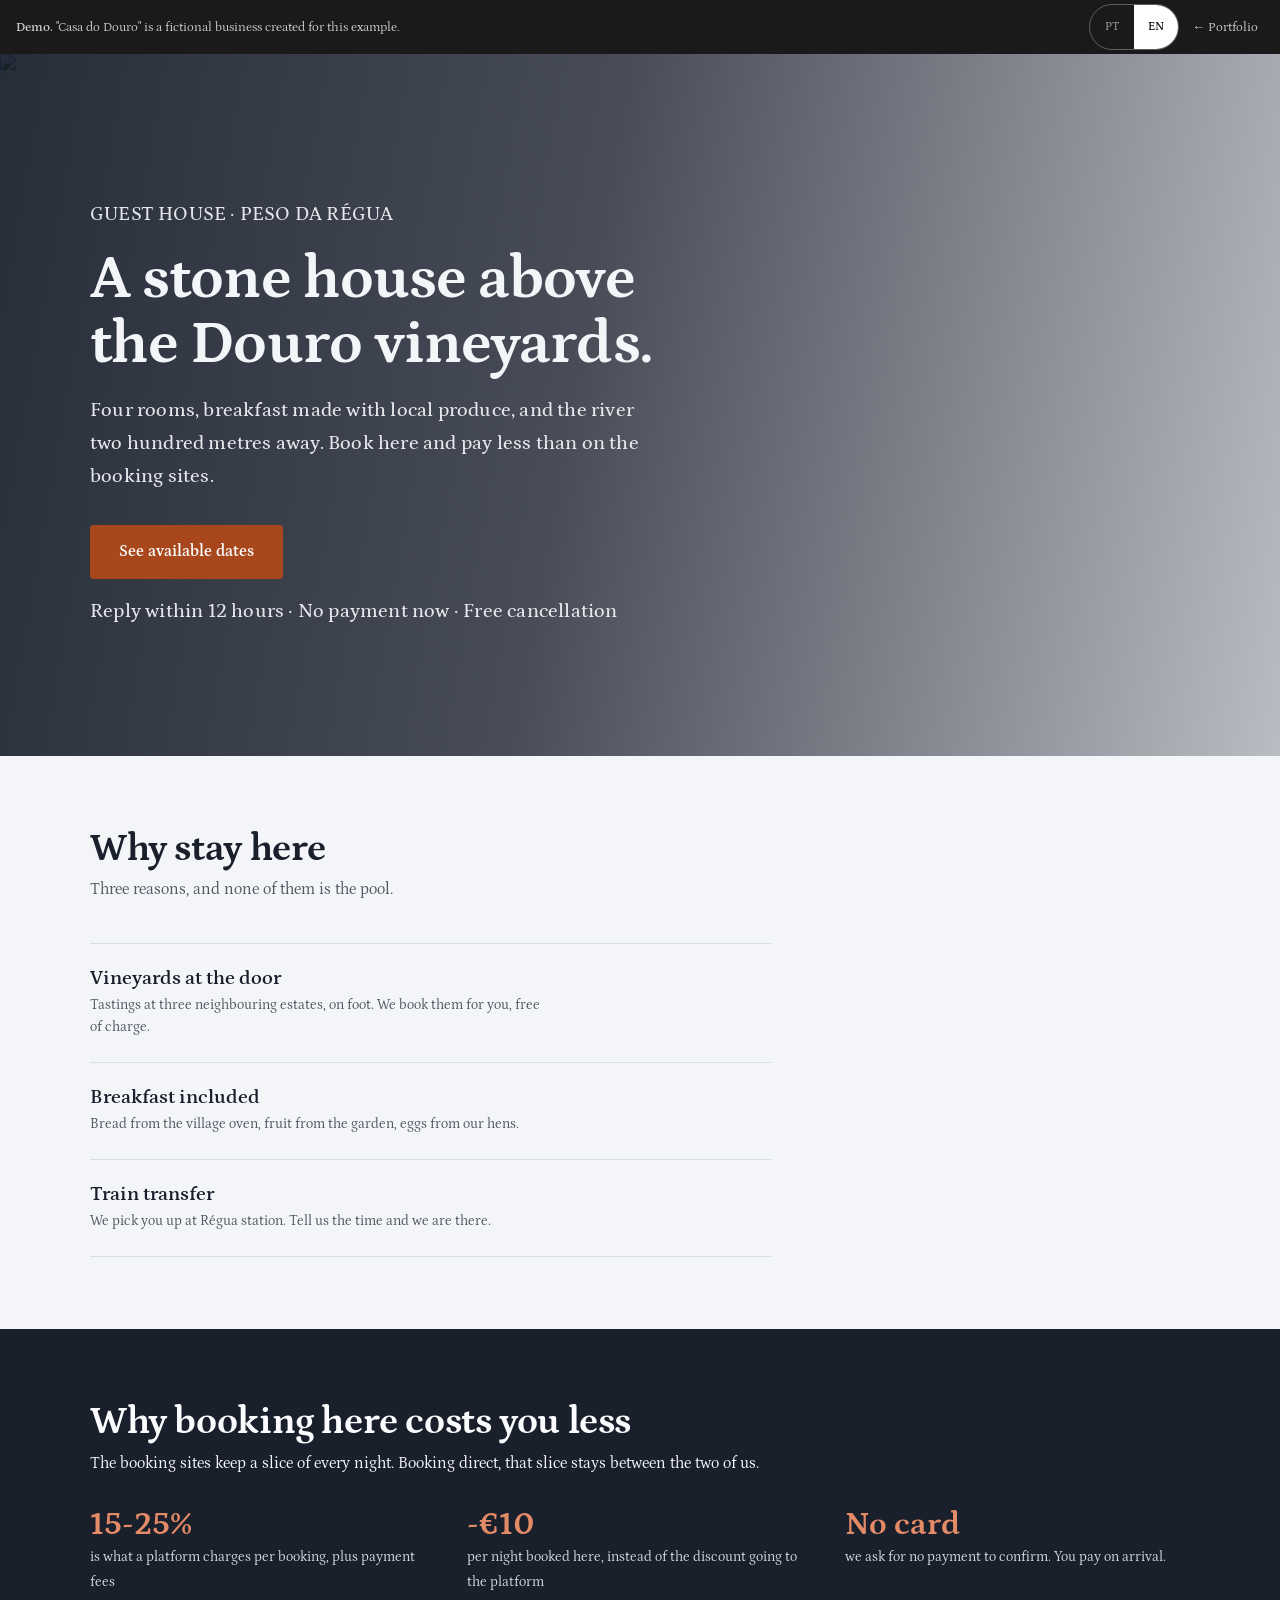
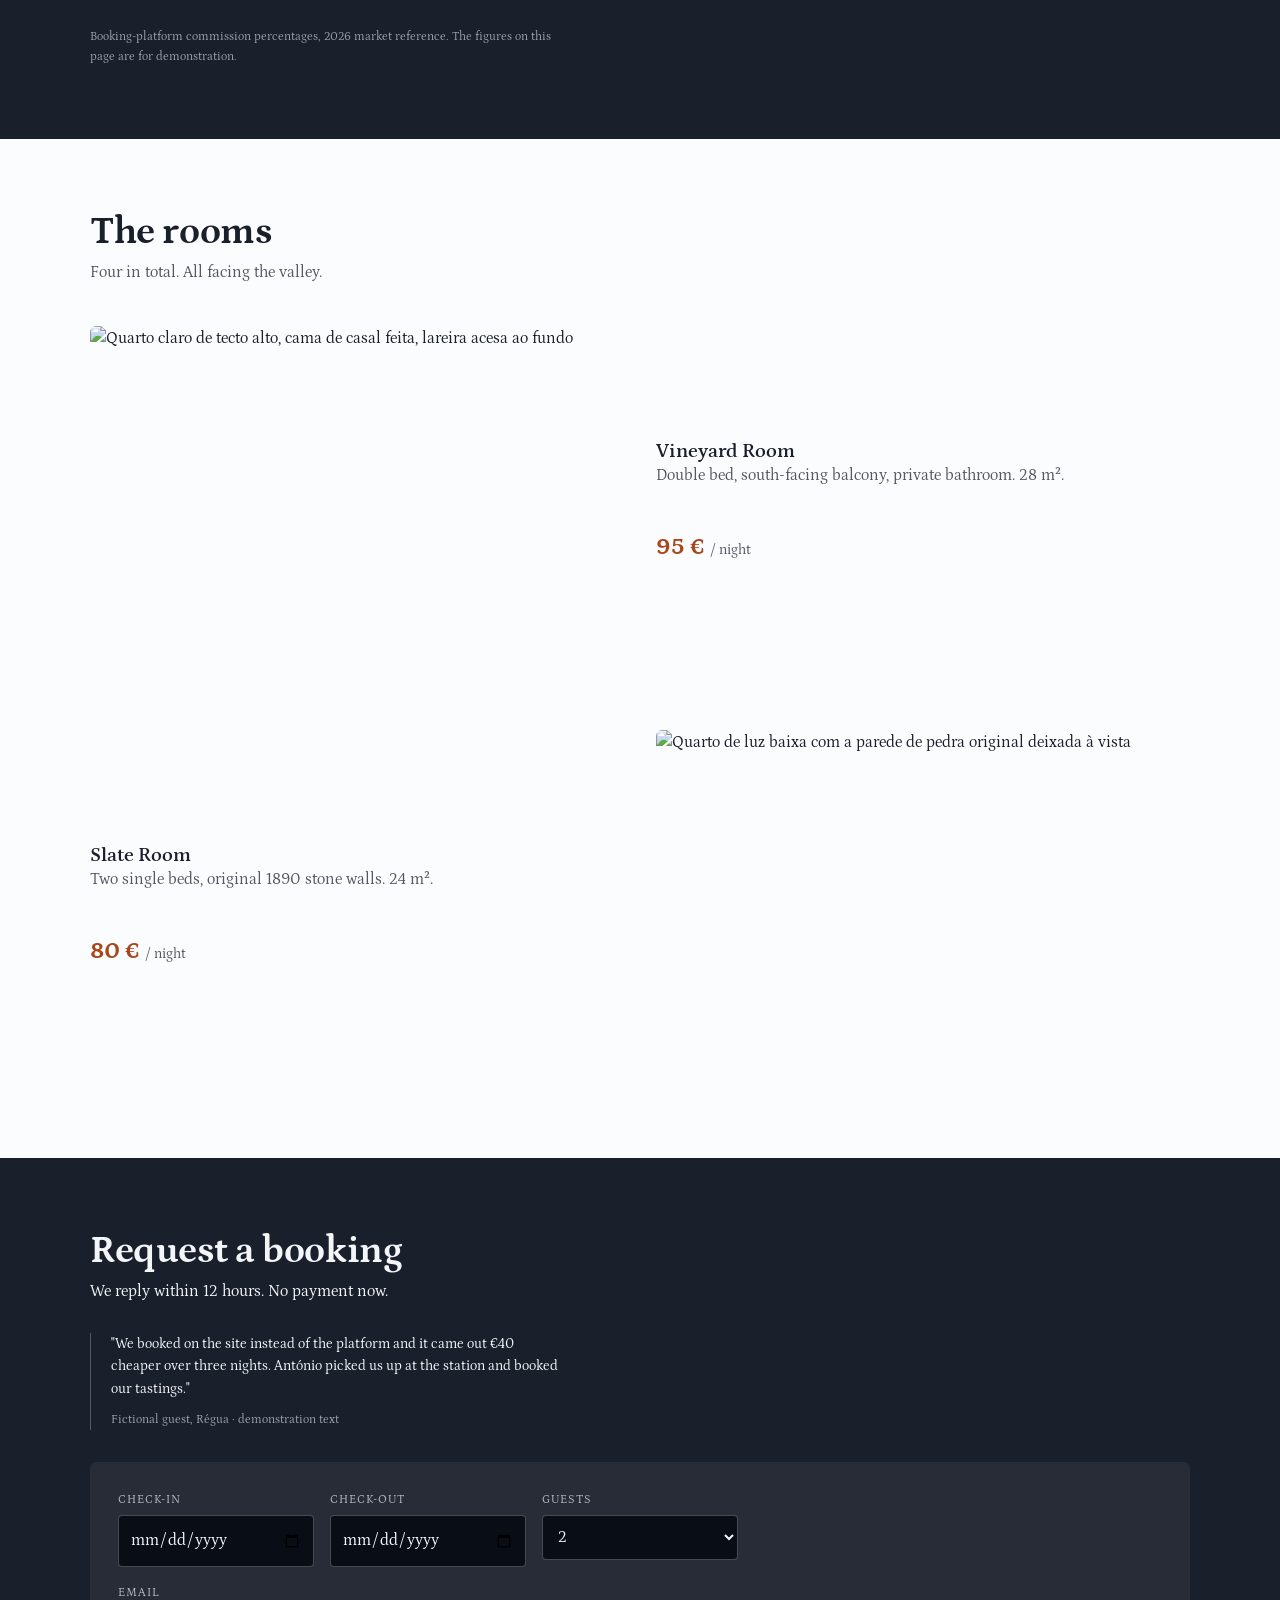
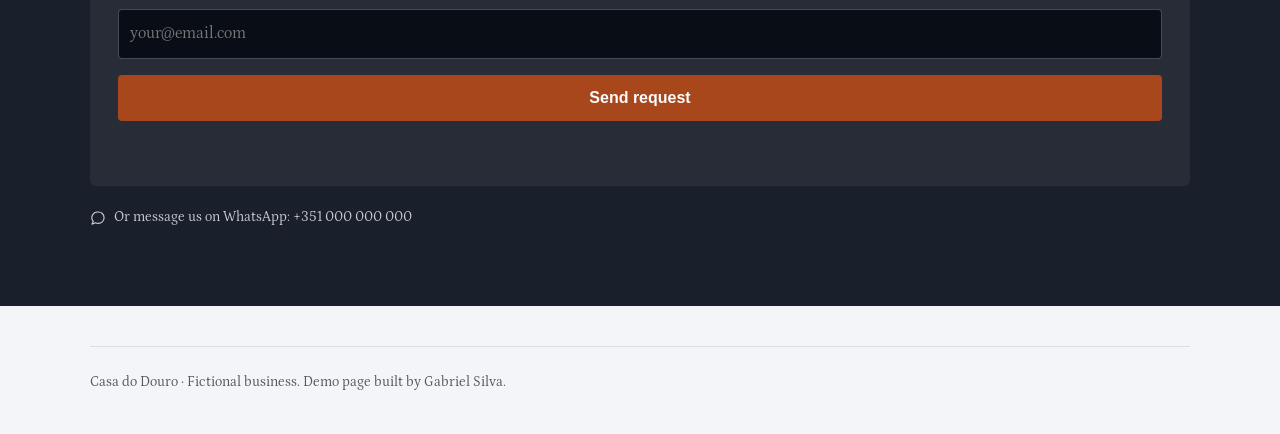
==== demo-alojamento.html @ fa64ffc3 "Portefólio de landing pages PT/EN Três demonstrações bilingues, uma por setor: alojamento local, clí" ====
<!doctype html>
<html lang="pt">
<head>
<meta charset="utf-8">
<meta name="viewport" content="width=device-width, initial-scale=1">
<meta name="robots" content="noindex">
<title>Casa do Douro · demonstração</title>
<link rel="preconnect" href="https://images.unsplash.com" crossorigin>
<link rel="dns-prefetch" href="https://images.unsplash.com">
<link rel="preload" href="fonts/petrona-latin.woff2" as="font" type="font/woff2" crossorigin>
<link rel="stylesheet" href="shared.css">
<style>
  /* Xisto, nao terracota. A pedra de que a casa e feita e ardosia azul-cinza;
     a terracota e a telha, que e uma parte pequena do que se ve. Inverter os
     dois tira a pagina da banda creme que toda a gente usa para "artesao".
     Neutros com croma na direccao do proprio xisto, nao quentes por defeito.
     Racios verificados: stone/paper 6,54:1 · terra/paper 5,37:1. */
  :root {
    --ink: oklch(24% .025 265);        /* xisto profundo */
    --paper: oklch(97% .005 265);      /* off-white puxado ao xisto */
    --surface: oklch(99% .003 265);    /* cartoes */
    --stone: oklch(46% .018 265);      /* texto corrido */
    --terra: oklch(52% .14 42);        /* telha. Acento, 10%. */
    --terra-dark: oklch(44% .13 42);
    --terra-light: oklch(72% .12 42);  /* mesma telha, sobre fundo escuro */
    --line: oklch(90% .008 265);
    --font-body: "Petrona", Georgia, serif;
  }
  body { background: var(--paper); color: var(--ink); }

  /* Hero full-bleed. A fotografia e o desenho; o gradiente por cima existe
     so para o texto passar contraste sobre qualquer zona da imagem. */
  .hero {
    position: relative;
    min-height: 78vh;
    display: grid;
    align-items: center;
    color: var(--paper);
    padding: 4rem 0;
    isolation: isolate;
  }
  .hero__img {
    position: absolute;
    inset: 0;
    width: 100%;
    height: 100%;
    object-fit: cover;
    /* Enquadra os socalcos e deixa cair o edificio real que aparece a meio
       da fotografia. Uma casa ficticia nao mostra a quinta de outra pessoa. */
    object-position: 50% 18%;
    z-index: -2;
  }
  .hero::before {
    content: "";
    position: absolute;
    inset: 0;
    z-index: -1;
    background: linear-gradient(100deg,
      oklch(18% .03 265 / .88) 0%,
      oklch(18% .03 265 / .74) 45%,
      oklch(18% .03 265 / .25) 100%);
  }
  .hero h1 {
    font-size: var(--text-h1);
    font-weight: 700;
    letter-spacing: -.015em;
    max-width: 16ch;
  }
  /* Texto claro sobre escuro perde peso aparente. Compensa-se nos tres
     eixos, nao so num: entrelinha, tracking e peso. */
  .hero p {
    font-size: var(--text-lead); max-width: 46ch; margin-top: 1rem;
    opacity: .92; line-height: 1.65; letter-spacing: .01em; font-weight: 500;
  }
  .eyebrow {
    text-transform: uppercase; letter-spacing: .1em;
    font-size: var(--text-sm); font-weight: 600; opacity: .85; margin-bottom: 1rem;
  }

  .btn {
    display: inline-block;
    background: var(--terra);
    color: var(--surface);
    text-decoration: none;
    font-weight: 600;
    padding: .9rem 1.8rem;
    border-radius: 4px;
    border: 0;
    font-size: 1rem;
    cursor: pointer;
    transition: background .15s;
  }
  .btn:hover { background: var(--terra-dark); }
  .btn--ghost { background: rgba(255,255,255,.12); border: 1px solid rgba(255,255,255,.5); }
  .btn--ghost:hover { background: rgba(255,255,255,.22); }
  .hero-actions { display: flex; flex-wrap: wrap; gap: .75rem; margin-top: 2rem; }
  .hero-note { font-size: var(--text-sm); opacity: .8; margin-top: 1rem; }

  /* O argumento de reservar direto. E a unica coisa nesta pagina que o dono
     nao consegue dizer no Booking.com, por isso vai antes dos quartos. */
  .direct { background: var(--ink); color: var(--paper); }
  .direct h2 { color: var(--surface); }
  .direct .cols {
    display: grid; gap: 2rem; margin-top: 2rem;
    grid-template-columns: repeat(auto-fit, minmax(210px, 1fr));
  }
  .direct .col strong { display: block; font-size: 2rem; color: var(--terra-light); line-height: 1.1; }
  .direct .col span { font-size: var(--text-sm); opacity: .85; }
  .direct .fineprint { margin-top: 2rem; font-size: var(--text-xs); opacity: .6; max-width: 60ch; }

  section { padding: 4.5rem 0; }
  h2 { font-size: var(--text-h2); font-weight: 700; letter-spacing: -.01em; margin-bottom: .5rem; }
  h3 { font-size: var(--text-h3); font-weight: 600; }
  .lede { color: var(--stone); max-width: 55ch; margin-bottom: 2.5rem; }

  /* Nao e uma grelha de cartoes nem uma lista numerada. Vinhas, pequeno-almoco
     e transfer nao tem ordem entre si, portanto 01/02/03 seria andaime: os
     numeros so ganham o lugar quando a ordem carrega informacao, como no
     "Como funciona" do indice, que e mesmo uma sequencia de quatro passos.
     A estrutura vem da regua e do titulo, que chegam. */
  .reasons { max-width: 62ch; }
  .reason { padding: var(--sp-6) 0; border-top: 1px solid var(--line); }
  .reason:last-child { border-bottom: 1px solid var(--line); }
  .reason h3 { margin-bottom: var(--sp-1); }
  .reason p { color: var(--stone); font-size: var(--text-sm); max-width: 52ch; }

  .rooms { background: var(--surface); }
  .room {
    display: grid; gap: 2rem; align-items: center;
    grid-template-columns: minmax(0, 1fr) minmax(0, 1fr);
  }
  .room + .room { margin-top: 3rem; }
  .room__img {
    aspect-ratio: 3/2;
    width: 100%;
    object-fit: cover;
    border-radius: 6px;
  }
  .price { font-size: 1.5rem; font-weight: 700; color: var(--terra); }
  .price span { font-size: var(--text-sm); font-weight: 400; color: var(--stone); }
  /* Alterna o lado da fotografia. Em coluna unica a alternancia nao faz
     sentido, por isso a media query vem depois e anula a ordem. */
  .room--flip > *:first-child { order: 2; }
  @media (max-width: 700px) {
    .room { grid-template-columns: 1fr; }
    .room--flip > *:first-child { order: 0; }
  }

  /* Formulario de reserva: o ponto onde a pagina passa de folheto a
     ferramenta. E o que o cliente compra. */
  .booking { background: var(--ink); color: var(--paper); }
  .booking form {
    display: grid; gap: 1rem;
    grid-template-columns: repeat(auto-fit, minmax(180px, 1fr));
    background: rgba(255,255,255,.06);
    padding: 1.75rem; border-radius: 6px; margin-top: 2rem;
  }
  .field { display: flex; flex-direction: column; gap: .35rem; }
  .field label { font-size: var(--text-xs); text-transform: uppercase; letter-spacing: .08em; opacity: .7; }
  .field input, .field select {
    font: inherit; padding: .7rem; border-radius: 4px;
    border: 1px solid rgba(255,255,255,.25);
    background: oklch(16% .02 265); color: var(--paper);
  }
  .field--full { grid-column: 1 / -1; }
  .booking .btn { width: 100%; }
  .whatsapp { display: inline-flex; gap: .5rem; align-items: center; margin-top: 1.25rem; font-size: var(--text-sm); opacity: .8; }
  .guestnote {
    margin-top: 1.75rem; padding-left: 1.25rem;
    border-left: 1px solid rgba(255,255,255,.25);
    max-width: 52ch; font-size: var(--text-sm);
  }
  .guestnote cite { display: block; margin-top: .6rem; font-size: var(--text-xs); opacity: .6; font-style: normal; }

  footer { padding: 2.5rem 0; font-size: var(--text-sm); color: var(--stone); }
  .footnote { border-top: 1px solid var(--line); padding-top: 1.5rem; }
</style>
</head>
<body>

<a class="skip-link" href="#conteudo" data-pt="Saltar para o conteúdo" data-en="Skip to content">Saltar para o conteúdo</a>

<div class="demo-bar">
  <span class="demo-bar__note">
    <b data-pt="Demonstração." data-en="Demo.">Demonstração.</b>
    <span data-pt="&quot;Casa do Douro&quot; é uma empresa fictícia criada para este exemplo."
          data-en="&quot;Casa do Douro&quot; is a fictional business created for this example.">
      "Casa do Douro" é uma empresa fictícia criada para este exemplo.
    </span>
  </span>
  <span class="demo-bar__right">
    <div class="lang" role="group" aria-label="Idioma / Language">
      <button type="button" data-lang-btn="pt" aria-pressed="true">PT</button>
      <button type="button" data-lang-btn="en" aria-pressed="false">EN</button>
    </div>
    <a class="demo-bar__back" href="index.html" data-pt="← Portfólio" data-en="← Portfolio">← Portfólio</a>
  </span>
</div>

<main id="conteudo">

<header class="hero">
  <img class="hero__img"
       src="https://images.unsplash.com/photo-1720270228843-d6e63a0c1a01?auto=format&amp;fit=crop&amp;w=1800&amp;q=80"
             srcset="https://images.unsplash.com/photo-1720270228843-d6e63a0c1a01?auto=format&amp;fit=crop&amp;w=640&amp;q=80 640w, https://images.unsplash.com/photo-1720270228843-d6e63a0c1a01?auto=format&amp;fit=crop&amp;w=960&amp;q=80 960w, https://images.unsplash.com/photo-1720270228843-d6e63a0c1a01?auto=format&amp;fit=crop&amp;w=1280&amp;q=80 1280w, https://images.unsplash.com/photo-1720270228843-d6e63a0c1a01?auto=format&amp;fit=crop&amp;w=1600&amp;q=80 1600w, https://images.unsplash.com/photo-1720270228843-d6e63a0c1a01?auto=format&amp;fit=crop&amp;w=2000&amp;q=80 2000w"
             sizes="100vw"
       alt="Socalcos de vinha a descer a encosta até ao rio Douro, ao início da tarde"
       fetchpriority="high" decoding="async">
  <div class="wrap">
    <p class="eyebrow" data-pt="Alojamento Local · Peso da Régua" data-en="Guest house · Peso da Régua">Alojamento Local · Peso da Régua</p>
    <h1 data-pt="Uma casa de xisto sobre as vinhas do Douro."
        data-en="A stone house above the Douro vineyards.">Uma casa de xisto sobre as vinhas do Douro.</h1>
    <p data-pt="Quatro quartos, pequeno-almoço com produtos da região e o rio a duzentos metros. Reserve aqui e paga menos do que nos sites de reservas."
       data-en="Four rooms, breakfast made with local produce, and the river two hundred metres away. Book here and pay less than on the booking sites.">
      Quatro quartos, pequeno-almoço com produtos da região e o rio a duzentos metros. Reserve aqui e paga menos do que nos sites de reservas.</p>
    <div class="hero-actions">
      <a class="btn" href="#reservar" data-pt="Ver datas livres" data-en="See available dates">Ver datas livres</a>
    </div>
    <p class="hero-note" data-pt="Resposta em menos de 12 horas · Sem pagamento agora · Cancelamento grátis"
       data-en="Reply within 12 hours · No payment now · Free cancellation">
      Resposta em menos de 12 horas · Sem pagamento agora · Cancelamento grátis</p>
  </div>
</header>

<section>
  <div class="wrap">
    <h2 data-pt="Porquê ficar aqui" data-en="Why stay here">Porquê ficar aqui</h2>
    <p class="lede" data-pt="Três razões, e nenhuma delas é a piscina."
       data-en="Three reasons, and none of them is the pool.">Três razões, e nenhuma delas é a piscina.</p>
    <div class="reasons">
      <div class="reason">
        <h3 data-pt="Vinhas à porta" data-en="Vineyards at the door">Vinhas à porta</h3>
        <p data-pt="Provas em três quintas vizinhas, a pé. Marcamos nós, sem custo."
           data-en="Tastings at three neighbouring estates, on foot. We book them for you, free of charge.">
          Provas em três quintas vizinhas, a pé. Marcamos nós, sem custo.</p>
      </div>
      <div class="reason">
        <h3 data-pt="Pequeno-almoço incluído" data-en="Breakfast included">Pequeno-almoço incluído</h3>
        <p data-pt="Pão do forno da aldeia, fruta da horta, ovos das nossas galinhas."
           data-en="Bread from the village oven, fruit from the garden, eggs from our hens.">
          Pão do forno da aldeia, fruta da horta, ovos das nossas galinhas.</p>
      </div>
      <div class="reason">
        <h3 data-pt="Transfer do comboio" data-en="Train transfer">Transfer do comboio</h3>
        <p data-pt="Vamos buscá-lo à estação da Régua. Diga a hora e estamos lá."
           data-en="We pick you up at Régua station. Tell us the time and we are there.">
          Vamos buscá-lo à estação da Régua. Diga a hora e estamos lá.</p>
      </div>
    </div>
  </div>
</section>

<section class="direct">
  <div class="wrap">
    <h2 data-pt="Porque é mais barato reservar aqui" data-en="Why booking here costs you less">Porque é mais barato reservar aqui</h2>
    <p data-pt="Os sites de reservas ficam com uma parte de cada noite. Reservando direto, essa parte fica entre nós os dois."
       data-en="The booking sites keep a slice of every night. Booking direct, that slice stays between the two of us.">
      Os sites de reservas ficam com uma parte de cada noite. Reservando direto, essa parte fica entre nós os dois.</p>
    <div class="cols">
      <div class="col">
        <strong>15-25%</strong>
        <span data-pt="é o que uma plataforma cobra por cada reserva, mais taxas de pagamento"
              data-en="is what a platform charges per booking, plus payment fees">
          é o que uma plataforma cobra por cada reserva, mais taxas de pagamento</span>
      </div>
      <div class="col">
        <strong data-pt="-10 €" data-en="-€10">-10 €</strong>
        <span data-pt="por noite reservada aqui, em vez do desconto ficar na plataforma"
              data-en="per night booked here, instead of the discount going to the platform">
          por noite reservada aqui, em vez do desconto ficar na plataforma</span>
      </div>
      <div class="col">
        <strong data-pt="Sem cartão" data-en="No card">Sem cartão</strong>
        <span data-pt="não pedimos pagamento para confirmar. Paga à chegada."
              data-en="we ask for no payment to confirm. You pay on arrival.">
          não pedimos pagamento para confirmar. Paga à chegada.</span>
      </div>
    </div>
    <p class="fineprint" data-pt="Percentagens de comissão das plataformas de reserva, referência de mercado 2026. Os valores desta página são de demonstração."
       data-en="Booking-platform commission percentages, 2026 market reference. The figures on this page are for demonstration.">
      Percentagens de comissão das plataformas de reserva, referência de mercado 2026. Os valores desta página são de demonstração.</p>
  </div>
</section>

<section class="rooms" id="quartos">
  <div class="wrap">
    <h2 data-pt="Os quartos" data-en="The rooms">Os quartos</h2>
    <p class="lede" data-pt="Quatro no total. Todos com vista para o vale."
       data-en="Four in total. All facing the valley.">Quatro no total. Todos com vista para o vale.</p>

    <div class="room">
      <img class="room__img"
           src="https://images.unsplash.com/photo-1768487422639-7ba3900d0f02?auto=format&amp;fit=crop&amp;w=900&amp;q=80"
             srcset="https://images.unsplash.com/photo-1768487422639-7ba3900d0f02?auto=format&amp;fit=crop&amp;w=400&amp;q=80 400w, https://images.unsplash.com/photo-1768487422639-7ba3900d0f02?auto=format&amp;fit=crop&amp;w=600&amp;q=80 600w, https://images.unsplash.com/photo-1768487422639-7ba3900d0f02?auto=format&amp;fit=crop&amp;w=900&amp;q=80 900w, https://images.unsplash.com/photo-1768487422639-7ba3900d0f02?auto=format&amp;fit=crop&amp;w=1200&amp;q=80 1200w"
             sizes="(max-width: 700px) calc(100vw - 2.5rem), (max-width: 1140px) calc((100vw - 4.5rem) / 2), 534px"
           alt="Quarto claro de tecto alto, cama de casal feita, lareira acesa ao fundo"
           loading="lazy" decoding="async">
      <div>
        <h3 data-pt="Quarto Vinha" data-en="Vineyard Room">Quarto Vinha</h3>
        <p class="lede" data-pt="Cama de casal, varanda virada a sul, casa de banho privativa. 28 m²."
           data-en="Double bed, south-facing balcony, private bathroom. 28 m².">
          Cama de casal, varanda virada a sul, casa de banho privativa. 28 m².</p>
        <p class="price">95 € <span data-pt="/ noite" data-en="/ night">/ noite</span></p>
      </div>
    </div>

    <div class="room room--flip">
      <img class="room__img"
           src="https://images.unsplash.com/photo-1730322046135-a754d71b7ec0?auto=format&amp;fit=crop&amp;w=900&amp;q=80"
             srcset="https://images.unsplash.com/photo-1730322046135-a754d71b7ec0?auto=format&amp;fit=crop&amp;w=400&amp;q=80 400w, https://images.unsplash.com/photo-1730322046135-a754d71b7ec0?auto=format&amp;fit=crop&amp;w=600&amp;q=80 600w, https://images.unsplash.com/photo-1730322046135-a754d71b7ec0?auto=format&amp;fit=crop&amp;w=900&amp;q=80 900w, https://images.unsplash.com/photo-1730322046135-a754d71b7ec0?auto=format&amp;fit=crop&amp;w=1200&amp;q=80 1200w"
             sizes="(max-width: 700px) calc(100vw - 2.5rem), (max-width: 1140px) calc((100vw - 4.5rem) / 2), 534px"
           alt="Quarto de luz baixa com a parede de pedra original deixada à vista"
           loading="lazy" decoding="async">
      <div>
        <h3 data-pt="Quarto Xisto" data-en="Slate Room">Quarto Xisto</h3>
        <p class="lede" data-pt="Duas camas individuais, paredes de pedra originais de 1890. 24 m²."
           data-en="Two single beds, original 1890 stone walls. 24 m².">
          Duas camas individuais, paredes de pedra originais de 1890. 24 m².</p>
        <p class="price">80 € <span data-pt="/ noite" data-en="/ night">/ noite</span></p>
      </div>
    </div>
  </div>
</section>

<section class="booking" id="reservar">
  <div class="wrap">
    <h2 data-pt="Pedir reserva" data-en="Request a booking">Pedir reserva</h2>
    <p data-pt="Respondemos em menos de 12 horas. Sem pagamento agora."
       data-en="We reply within 12 hours. No payment now.">Respondemos em menos de 12 horas. Sem pagamento agora.</p>

    <blockquote class="guestnote">
      <p data-pt="&quot;Reservámos pelo site em vez da plataforma e ficou 40 € mais barato nas três noites. O António foi buscar-nos à estação e marcou-nos as provas.&quot;"
         data-en="&quot;We booked on the site instead of the platform and it came out €40 cheaper over three nights. António picked us up at the station and booked our tastings.&quot;">
        "Reservámos pelo site em vez da plataforma e ficou 40 € mais barato nas três noites. O António foi buscar-nos à estação e marcou-nos as provas."</p>
      <cite data-pt="Hóspede fictício, Régua · texto de demonstração"
            data-en="Fictional guest, Régua · demonstration text">Hóspede fictício, Régua · texto de demonstração</cite>
    </blockquote>

    <form onsubmit="event.preventDefault(); showDemoNotice(this);">
      <div class="field">
        <label for="in" data-pt="Entrada" data-en="Check-in">Entrada</label>
        <input id="in" type="date" required>
      </div>
      <div class="field">
        <label for="out" data-pt="Saída" data-en="Check-out">Saída</label>
        <input id="out" type="date" required>
      </div>
      <div class="field">
        <label for="pax" data-pt="Hóspedes" data-en="Guests">Hóspedes</label>
        <select id="pax">
          <option>1</option><option selected>2</option><option>3</option><option>4</option>
        </select>
      </div>
      <div class="field field--full">
        <label for="email" data-pt="Email" data-en="Email">Email</label>
        <input id="email" type="email" required
               data-pt-attr="placeholder:o.seu@email.pt" data-en-attr="placeholder:your@email.com"
               placeholder="o.seu@email.pt">
      </div>
      <div class="field field--full">
        <button class="btn" type="submit" data-pt="Enviar pedido" data-en="Send request">Enviar pedido</button>
      </div>
          <p class="formstatus" role="status" aria-live="polite"></p>
    </form>

    <p class="whatsapp">
      <svg class="icon icon--sm" viewBox="0 0 24 24" aria-hidden="true"><path d="M21 11.5a8.4 8.4 0 0 1-9 8.4 8.5 8.5 0 0 1-3.9-.9L3 21l1.9-4.1A8.4 8.4 0 0 1 12 3a8.4 8.4 0 0 1 9 8.5Z"/></svg>
      <span data-pt="Ou fale connosco por WhatsApp: +351 000 000 000"
            data-en="Or message us on WhatsApp: +351 000 000 000">Ou fale connosco por WhatsApp: +351 000 000 000</span>
    </p>
  </div>
</section>

</main>

<footer>
  <div class="wrap footnote">
    <p data-pt="Casa do Douro · Empresa fictícia. Página de demonstração construída por Gabriel Silva."
       data-en="Casa do Douro · Fictional business. Demo page built by Gabriel Silva.">
      Casa do Douro · Empresa fictícia. Página de demonstração construída por Gabriel Silva.</p>
  </div>
</footer>

<script src="shared.js"></script>
<script>
  // Datas: nao deixa escolher passado, nem saida antes da entrada.
  // Prevenir o erro vale mais do que a mensagem depois.
  (function () {
    var inp = document.getElementById("in"), out = document.getElementById("out");
    var today = new Date().toISOString().slice(0, 10);
    inp.min = out.min = today;
    inp.addEventListener("change", function () {
      out.min = inp.value || today;
      if (out.value && out.value <= inp.value) out.value = "";
    });
  })();
</script>
</body>
</html>
---- shared.css ----
/* Base partilhada pelos 4 ficheiros. Cada demo traz o seu proprio <style>
   com a paleta e o layout, para nao parecerem o mesmo template. */

/* --- Tipos. Auto-alojados de proposito: o publico sao empresas da UE e o
       CDN da Google ja foi considerado violacao do RGPD em tribunal alemao.
       Uma pagina que nao faz pedidos a terceiros e um argumento de venda,
       nao so uma preferencia tecnica.
       Todos SIL Open Font License 1.1. Ver fonts/README.md.
       Um @font-face nao descarrega nada ate uma regra o usar, por isso
       declarar os quatro aqui nao custa nada as paginas que usam um so. --- */
@font-face {
  font-family: "Archivo";
  src: url("fonts/archivo-latin.woff2") format("woff2");
  font-weight: 400 800;
  font-display: swap;
}
@font-face {
  font-family: "Petrona";
  src: url("fonts/petrona-latin.woff2") format("woff2");
  font-weight: 400 700;
  font-display: swap;
}
@font-face {
  font-family: "Public Sans";
  src: url("fonts/publicsans-latin.woff2") format("woff2");
  font-weight: 400 800;
  font-display: swap;
}
@font-face {
  font-family: "Chivo";
  src: url("fonts/chivo-latin.woff2") format("woff2");
  font-weight: 400 900;
  font-display: swap;
}

:root {
  /* Cada pagina redefine --font-body. Este e o recurso se nao redefinir. */
  --font-body: system-ui, -apple-system, "Segoe UI", sans-serif;

  /* Escala modular, racio 1.25. O h3 estava a 1.05rem contra corpo a 1rem,
     um racio de 1.05, que e o mesmo que nao ter hierarquia. */
  --text-xs: .78rem;
  --text-sm: .875rem;
  --text-body: 1rem;
  --text-lead: 1.25rem;
  --text-h3: 1.25rem;
  --text-h2: clamp(1.6rem, 1.2rem + 1.6vw, 2.4rem);
  --text-h1: clamp(2.2rem, 1.4rem + 3.6vw, 3.8rem);

  --lh-tight: 1.08;
  --lh-body: 1.6;

  /* Escala de espacamento. Antes havia .15rem, .35rem, .45rem, .85rem e
     1.75rem espalhados a olho. Multiplos de 4px, um so sitio. */
  --sp-1: .25rem;
  --sp-2: .5rem;
  --sp-3: .75rem;
  --sp-4: 1rem;
  --sp-6: 1.5rem;
  --sp-8: 2rem;
  --sp-12: 3rem;
  --sp-16: 4rem;

  --radius-sm: 4px;
  --radius: 8px;
  --radius-lg: 12px;
  --radius-pill: 999px;

  /* Uma curva so, ease-out-quart. Sem bounce, sem elastic. */
  --ease: cubic-bezier(.25, 1, .5, 1);
  --dur: 180ms;

  /* z-index nomeado, nao 999 arbitrario. */
  --z-sticky: 100;
  --z-skip: 200;
}

* { margin: 0; padding: 0; box-sizing: border-box; }

body {
  font-family: var(--font-body);
  font-size: var(--text-body);
  line-height: var(--lh-body);
  font-kerning: normal;
  font-optical-sizing: auto;
  -webkit-font-smoothing: antialiased;
}

h1, h2, h3 { line-height: var(--lh-tight); text-wrap: balance; }
p { text-wrap: pretty; }

img { max-width: 100%; display: block; }
a { color: inherit; }

/* --- Foco visivel, uma regra para tudo. Antes existia em 2 de ~30
       elementos interactivos. currentColor adapta-se ao fundo sozinho,
       o que evita ter de repetir a regra por paleta. --- */
a:focus-visible,
button:focus-visible,
input:focus-visible,
select:focus-visible,
textarea:focus-visible,
summary:focus-visible,
[tabindex]:focus-visible {
  outline: 3px solid currentColor;
  outline-offset: 2px;
  border-radius: 2px;
}

/* --- Salto para o conteudo. Escondido ate receber foco. --- */
.skip-link {
  position: absolute;
  left: .5rem;
  top: -4rem;
  z-index: var(--z-skip);
  background: #1a1a1a;
  color: #fff;
  padding: .85rem 1.25rem;
  border-radius: 0 0 4px 4px;
  text-decoration: none;
  font-size: .9rem;
  transition: top var(--dur) var(--ease);
}
.skip-link:focus { top: 0; }
@media (prefers-reduced-motion: reduce) { .skip-link { transition: none; } }

/* --- Barra de demonstracao. Obrigatoria: deixa claro que a empresa
       nao existe. Nao remover ao mostrar a clientes. --- */
.demo-bar {
  position: sticky;
  top: 0;
  z-index: var(--z-sticky);
  display: flex;
  flex-wrap: wrap;
  gap: .75rem;
  align-items: center;
  justify-content: space-between;
  padding: .25rem 1rem;
  background: #1a1a1a;
  color: #fff;
  font-size: .8rem;
}
/* .75 sobre #1a1a1a da 10:1. Sobre uma cor saturada dava 2,1:1, e foi assim
   que o aviso de honestidade se tornou o texto menos legivel do site.
   Por isso este fundo e fixo e nao herda a paleta da pagina. */
.demo-bar__note { opacity: .75; }
.demo-bar__note b { opacity: 1; font-weight: 600; }
.demo-bar__right { display: flex; gap: .5rem; align-items: center; }
.demo-bar a.demo-bar__back {
  color: #fff;
  text-decoration: none;
  opacity: .75;
  display: inline-flex;
  align-items: center;
  min-height: 44px;
  padding-inline: .35rem;
}
.demo-bar a.demo-bar__back:hover { opacity: 1; }

/* --- Selector de lingua --- */
.lang {
  display: inline-flex;
  border: 1px solid rgba(255, 255, 255, .3);
  border-radius: 999px;
  overflow: hidden;
}
/* 44x44 minimo (WCAG 2.5.5). E a interaccao mais importante do portfolio
   e estava a 32x24, o que a tornava a mais dificil de acertar com o polegar. */
.lang button {
  font: inherit;
  font-size: .75rem;
  display: inline-flex;
  align-items: center;
  justify-content: center;
  min-width: 44px;
  min-height: 44px;
  padding-inline: .5rem;
  background: none;
  border: 0;
  color: inherit;
  cursor: pointer;
  opacity: .6;
}
.lang button[aria-pressed="true"] { background: #fff; color: #1a1a1a; opacity: 1; font-weight: 600; }

/* --- Utilitarios --- */
.wrap { width: min(1100px, 100% - 2.5rem); margin-inline: auto; }
.sr-only {
  position: absolute; width: 1px; height: 1px;
  overflow: hidden; clip: rect(0 0 0 0); white-space: nowrap;
}

/* --- Icones. Uma familia so: traco de 1.75, 24px, currentColor, pontas
       redondas. Substituem o emoji, que herda a paleta do sistema
       operativo do visitante e nao a da pagina. --- */
.icon {
  width: 1.5em;
  height: 1.5em;
  flex: none;
  stroke: currentColor;
  stroke-width: 1.75;
  stroke-linecap: round;
  stroke-linejoin: round;
  fill: none;
}
.icon--sm { width: 1.15em; height: 1.15em; }

/* --- Estados. Todo o elemento interactivo responde ao rato e ao dedo. --- */
button, a, summary, input, select { transition: background-color var(--dur) var(--ease), color var(--dur) var(--ease), border-color var(--dur) var(--ease), opacity var(--dur) var(--ease); }
button:active, a[class*="btn"]:active { transform: translateY(1px); }
button[disabled] { opacity: .5; cursor: not-allowed; }

/* --- Regiao de estado dos formularios. Substitui a troca do texto do
       botao, que se perdia ao mudar de lingua. --- */
.formstatus {
  margin-top: var(--sp-3);
  font-size: var(--text-sm);
  min-height: 1.5em;
  grid-column: 1 / -1;   /* ocupa a linha toda quando o form e uma grelha */
}
.formstatus:empty { margin-top: 0; }

@media (prefers-reduced-motion: reduce) {
  *, *::before, *::after {
    animation-duration: .01ms !important;
    animation-iteration-count: 1 !important;
    transition-duration: .01ms !important;
    scroll-behavior: auto !important;
  }
  button:active, a[class*="btn"]:active { transform: none; }
}
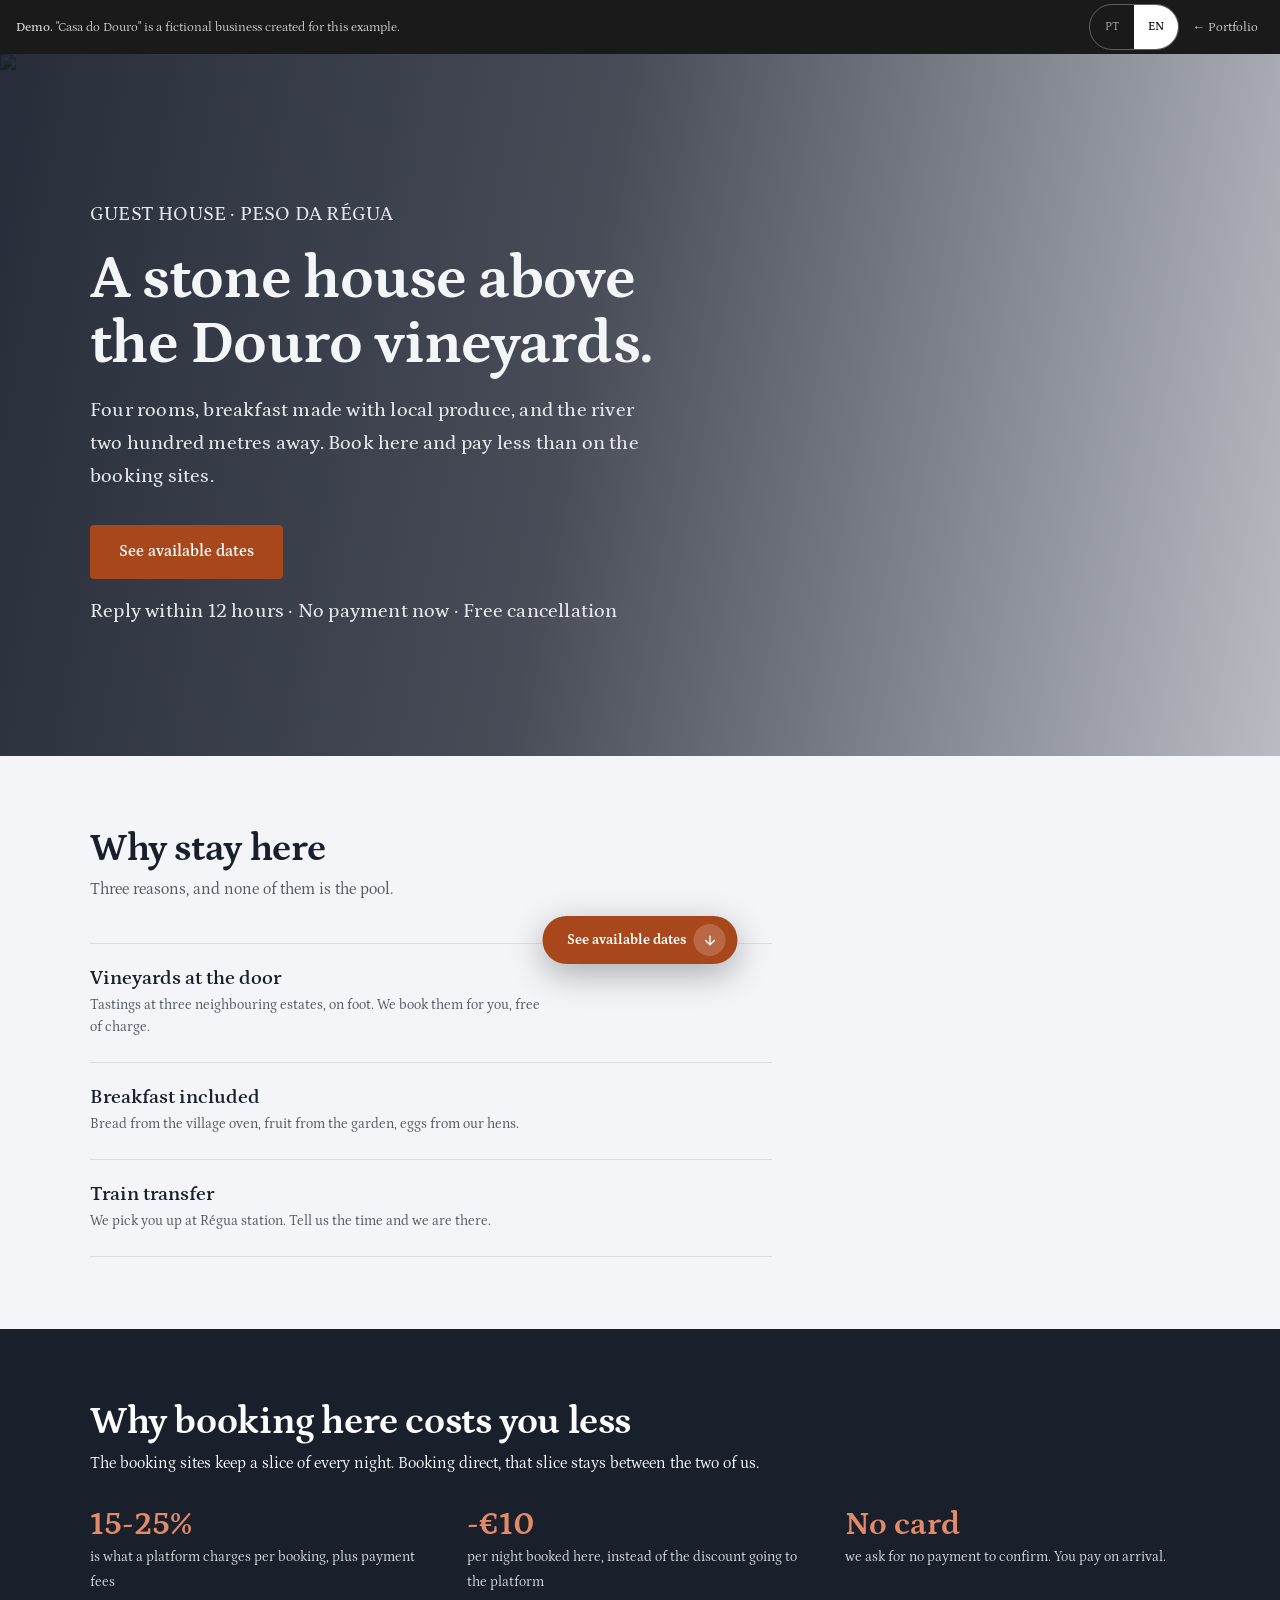
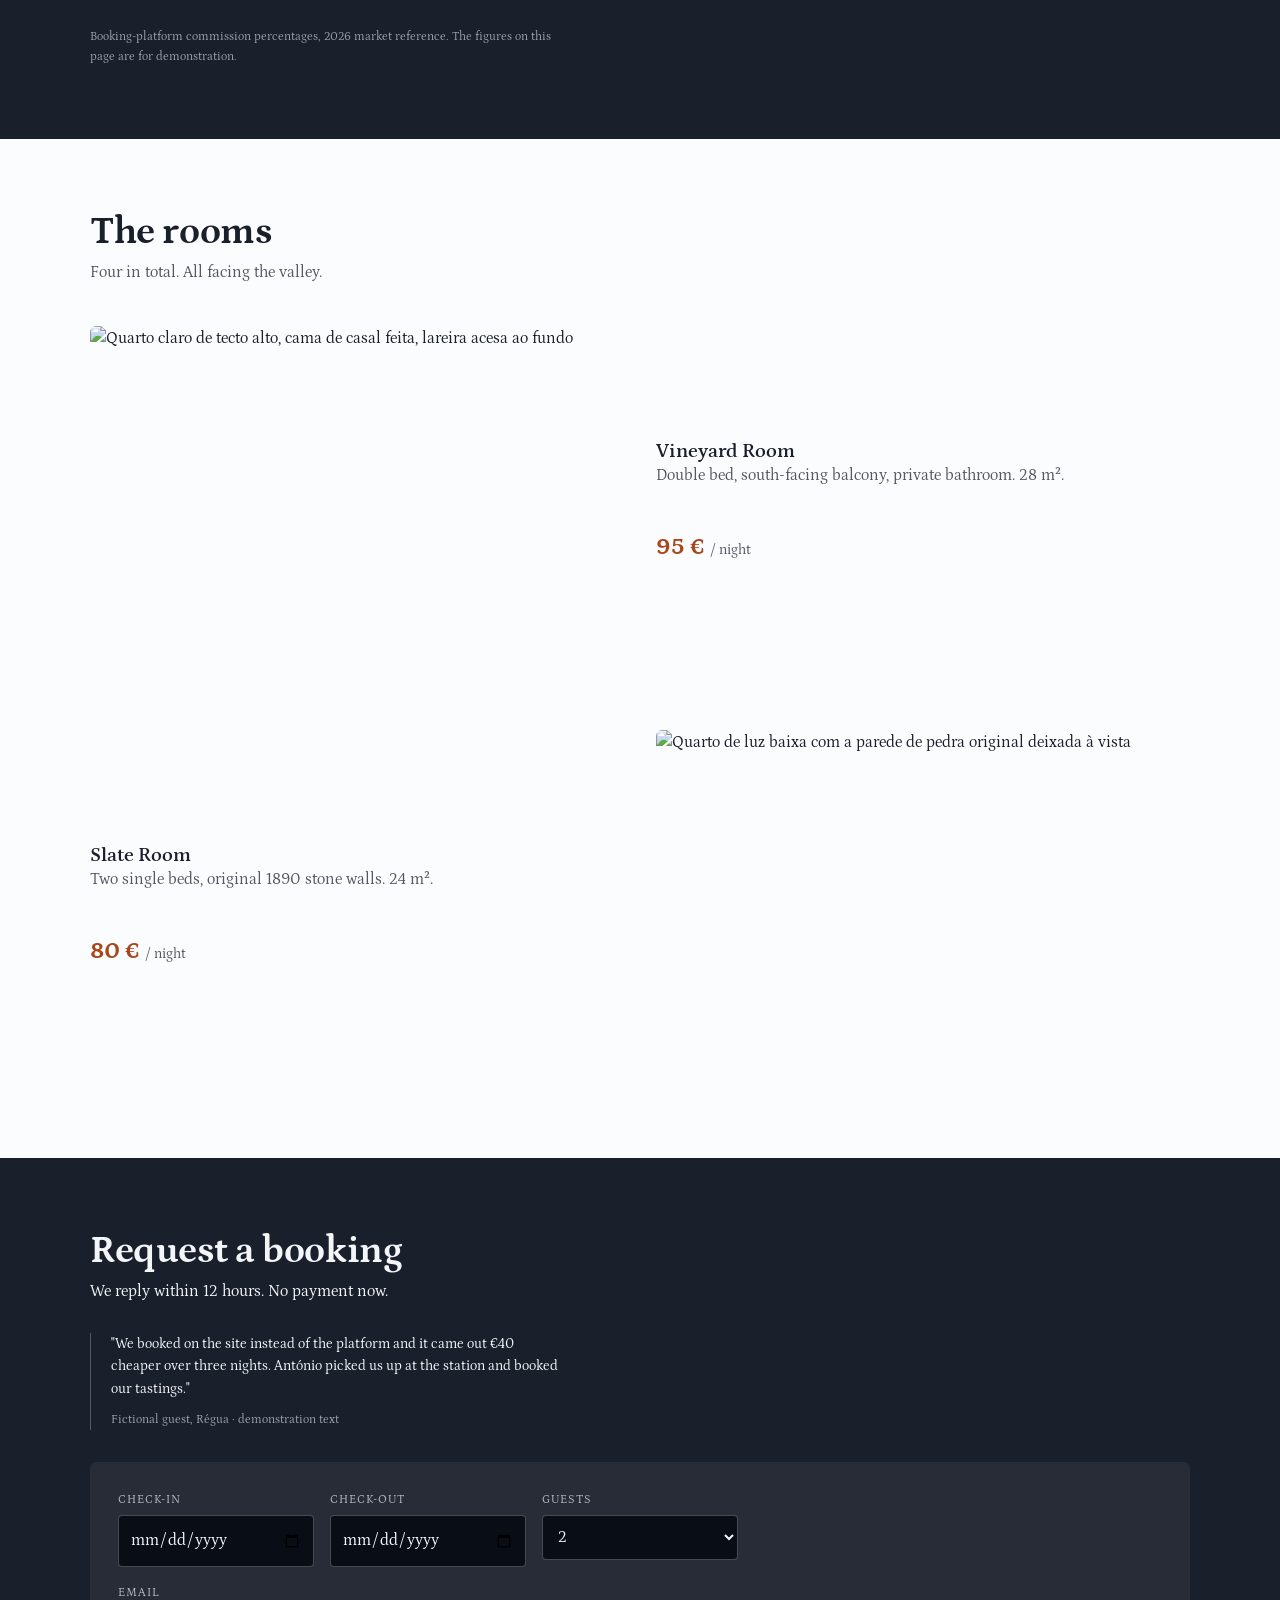
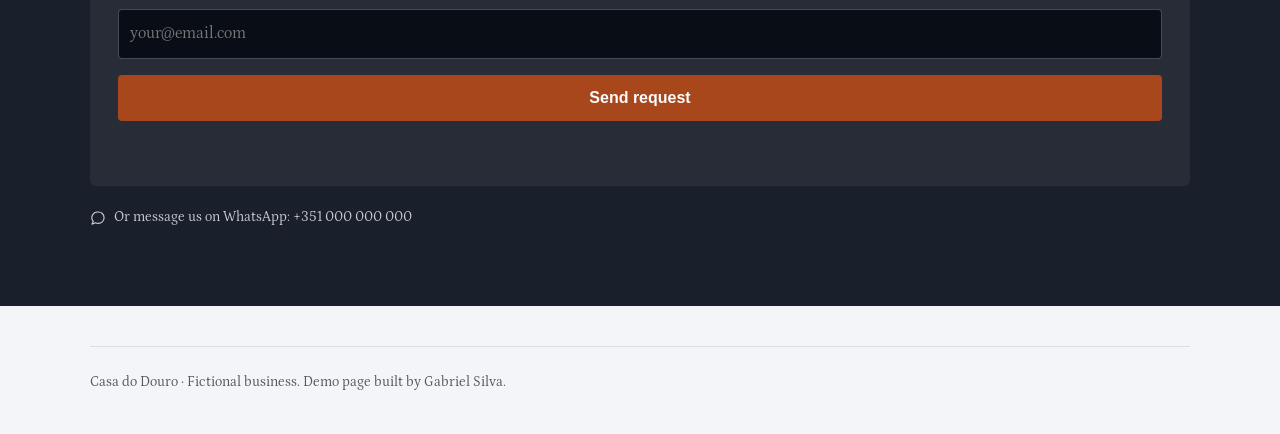
==== commit 84571616: "Três técnicas dos vencedores do Awwwards Escolhidas por retorno, não por espectáculo. Nenhuma precis" ====
--- a/demo-alojamento.html
+++ b/demo-alojamento.html
@@ -199,14 +199,14 @@
 
 <main id="conteudo">
 
-<header class="hero">
+<header class="hero gs-cortina">
   <img class="hero__img"
        src="https://images.unsplash.com/photo-1720270228843-d6e63a0c1a01?auto=format&amp;fit=crop&amp;w=1800&amp;q=80"
              srcset="https://images.unsplash.com/photo-1720270228843-d6e63a0c1a01?auto=format&amp;fit=crop&amp;w=640&amp;q=80 640w, https://images.unsplash.com/photo-1720270228843-d6e63a0c1a01?auto=format&amp;fit=crop&amp;w=960&amp;q=80 960w, https://images.unsplash.com/photo-1720270228843-d6e63a0c1a01?auto=format&amp;fit=crop&amp;w=1280&amp;q=80 1280w, https://images.unsplash.com/photo-1720270228843-d6e63a0c1a01?auto=format&amp;fit=crop&amp;w=1600&amp;q=80 1600w, https://images.unsplash.com/photo-1720270228843-d6e63a0c1a01?auto=format&amp;fit=crop&amp;w=2000&amp;q=80 2000w"
              sizes="100vw"
        alt="Socalcos de vinha a descer a encosta até ao rio Douro, ao início da tarde"
        fetchpriority="high" decoding="async">
-  <div class="wrap">
+  <div class="wrap gs-enter">
     <p class="eyebrow" data-pt="Alojamento Local · Peso da Régua" data-en="Guest house · Peso da Régua">Alojamento Local · Peso da Régua</p>
     <h1 data-pt="Uma casa de xisto sobre as vinhas do Douro."
         data-en="A stone house above the Douro vineyards.">Uma casa de xisto sobre as vinhas do Douro.</h1>
@@ -214,7 +214,7 @@
        data-en="Four rooms, breakfast made with local produce, and the river two hundred metres away. Book here and pay less than on the booking sites.">
       Quatro quartos, pequeno-almoço com produtos da região e o rio a duzentos metros. Reserve aqui e paga menos do que nos sites de reservas.</p>
     <div class="hero-actions">
-      <a class="btn" href="#reservar" data-pt="Ver datas livres" data-en="See available dates">Ver datas livres</a>
+      <a class="btn" href="#reservar" data-pill data-pt="Ver datas livres" data-en="See available dates">Ver datas livres</a>
     </div>
     <p class="hero-note" data-pt="Resposta em menos de 12 horas · Sem pagamento agora · Cancelamento grátis"
        data-en="Reply within 12 hours · No payment now · Free cancellation">
@@ -227,7 +227,7 @@
     <h2 data-pt="Porquê ficar aqui" data-en="Why stay here">Porquê ficar aqui</h2>
     <p class="lede" data-pt="Três razões, e nenhuma delas é a piscina."
        data-en="Three reasons, and none of them is the pool.">Três razões, e nenhuma delas é a piscina.</p>
-    <div class="reasons">
+    <div class="reasons" data-reveal>
       <div class="reason">
         <h3 data-pt="Vinhas à porta" data-en="Vineyards at the door">Vinhas à porta</h3>
         <p data-pt="Provas em três quintas vizinhas, a pé. Marcamos nós, sem custo."
@@ -256,7 +256,7 @@
     <p data-pt="Os sites de reservas ficam com uma parte de cada noite. Reservando direto, essa parte fica entre nós os dois."
        data-en="The booking sites keep a slice of every night. Booking direct, that slice stays between the two of us.">
       Os sites de reservas ficam com uma parte de cada noite. Reservando direto, essa parte fica entre nós os dois.</p>
-    <div class="cols">
+    <div class="cols" data-reveal>
       <div class="col">
         <strong>15-25%</strong>
         <span data-pt="é o que uma plataforma cobra por cada reserva, mais taxas de pagamento"
@@ -382,6 +382,7 @@
 </footer>
 
 <script src="shared.js"></script>
+<script src="tweaks.js" defer></script>
 <script>
   // Datas: nao deixa escolher passado, nem saida antes da entrada.
   // Prevenir o erro vale mais do que a mensagem depois.
--- a/shared.css
+++ b/shared.css
@@ -220,6 +220,105 @@
 }
 .formstatus:empty { margin-top: 0; }
 
+/* --- Entrada e revelacao -------------------------------------------------
+   Duas coisas, nao mais. Uma entrada no hero (CSS puro, corre sozinha) e um
+   stagger nos grupos marcados com data-reveal quando entram no ecra.
+   Nao ha fade-on-scroll em todas as seccoes: e o reflexo saturado. --- */
+/* O "to" e explicito de proposito. Sem ele o valor final seria o herdado,
+   e uma keyframe que so declara "from" pode acabar onde comecou. */
+@keyframes gsRise {
+  from { opacity: 0; transform: translateY(16px); }
+  to   { opacity: 1; transform: none; }
+}
+
+.gs-enter > * { animation: gsRise 620ms var(--ease) backwards; }
+.gs-enter > *:nth-child(1) { animation-delay:  60ms; }
+.gs-enter > *:nth-child(2) { animation-delay: 130ms; }
+.gs-enter > *:nth-child(3) { animation-delay: 200ms; }
+.gs-enter > *:nth-child(4) { animation-delay: 270ms; }
+.gs-enter > *:nth-child(5) { animation-delay: 340ms; }
+
+/* O conteudo NUNCA e escondido a espera da animacao. Nao ha estado "armado"
+   com opacity:0: o elemento esta sempre visivel e a animacao so acrescenta
+   a entrada quando o grupo chega ao ecra (backwards, nao forwards).
+   Foi assim que tres falhas apareceram na versao anterior: keyframe sem
+   "to", observador a saltar elementos em scroll rapido, e animacoes CSS
+   pausadas em separadores de fundo. Qualquer uma delas deixava a seccao em
+   branco. Sem opacity:0 de partida, nenhuma delas tem consequencia. */
+[data-reveal].is-in > * { animation: gsRise 560ms var(--ease) backwards; }
+[data-reveal].is-in > *:nth-child(2) { animation-delay:  90ms; }
+[data-reveal].is-in > *:nth-child(3) { animation-delay: 180ms; }
+[data-reveal].is-in > *:nth-child(4) { animation-delay: 270ms; }
+
+@media (prefers-reduced-motion: reduce) {
+  .gs-enter > *, [data-reveal].is-in > * { animation: none; }
+}
+
+/* --- Cortina de abertura ------------------------------------------------
+   O hero abre de baixo para cima enquanto o conteudo sobe mais devagar.
+   Duas velocidades dao profundidade: e a diferenca entre "a pagina apareceu"
+   e "a pagina abriu".
+
+   So corre se o JS puser .pode-abrir na raiz, o que so acontece quando a
+   pagina esta MESMO visivel. Num separador de fundo as animacoes CSS ficam
+   pausadas, e um clip-path pausado a 0% deixaria o hero invisivel. Sem a
+   classe, nao ha animacao nenhuma e o hero esta simplesmente la. --- */
+@keyframes gsCortina {
+  from { clip-path: inset(100% 0 0 0); }
+  to   { clip-path: inset(0 0 0 0); }
+}
+/* So a cortina. O conteudo la dentro ja sobe pelo .gs-enter das paginas;
+   aplicar as duas coisas ao mesmo elemento dava movimento a dobrar. */
+.pode-abrir .gs-cortina { animation: gsCortina 900ms cubic-bezier(.16, 1, .3, 1) both; }
+
+/* --- Palavra que roda ---------------------------------------------------
+   Diz tres coisas no espaco de uma. A palavra mais larga reserva a largura
+   para nao haver salto de layout a cada troca. --- */
+.roda {
+  display: inline-grid;
+  vertical-align: bottom;
+  overflow: hidden;
+}
+.roda > * { grid-area: 1 / 1; }
+.roda__medida { visibility: hidden; pointer-events: none; }
+.roda__vivo { transition: opacity 220ms var(--ease), transform 220ms var(--ease); }
+.roda.a-trocar .roda__vivo { opacity: 0; transform: translateY(-.35em); }
+
+/* --- Acao flutuante em pastilha -----------------------------------------
+   Segue o visitante em vez de ficar para tras quando ele rola. Em telemovel
+   fica ao alcance do polegar, que e onde a conversao se ganha ou perde.
+   E injectada por JS e duplica um botao que ja existe na pagina, por isso
+   sem JS nao se perde nada. --- */
+.cta-pill {
+  position: fixed;
+  left: 50%;
+  bottom: max(1rem, env(safe-area-inset-bottom, 0px));
+  z-index: var(--z-sticky);
+  display: inline-flex;
+  align-items: center;
+  gap: var(--sp-2);
+  min-height: 48px;
+  padding: 0 var(--sp-3) 0 var(--sp-6);
+  border-radius: var(--radius-pill);
+  text-decoration: none;
+  font-weight: 700;
+  font-size: var(--text-sm);
+  box-shadow: 0 10px 34px rgba(0, 0, 0, .3);
+  transform: translate(-50%, calc(100% + 2rem));
+  transition: transform 420ms var(--ease);
+  white-space: nowrap;
+  max-width: calc(100vw - 2rem);
+}
+.cta-pill.esta-visivel { transform: translate(-50%, 0); }
+.cta-pill__seta {
+  display: grid; place-items: center;
+  width: 32px; height: 32px; flex: none;
+  border-radius: 50%;
+  background: rgba(255, 255, 255, .18);
+}
+.cta-pill__seta svg { width: 15px; height: 15px; stroke-width: 2.25; }
+@media (prefers-reduced-motion: reduce) { .cta-pill { transition: none; } }
+
 @media (prefers-reduced-motion: reduce) {
   *, *::before, *::after {
     animation-duration: .01ms !important;
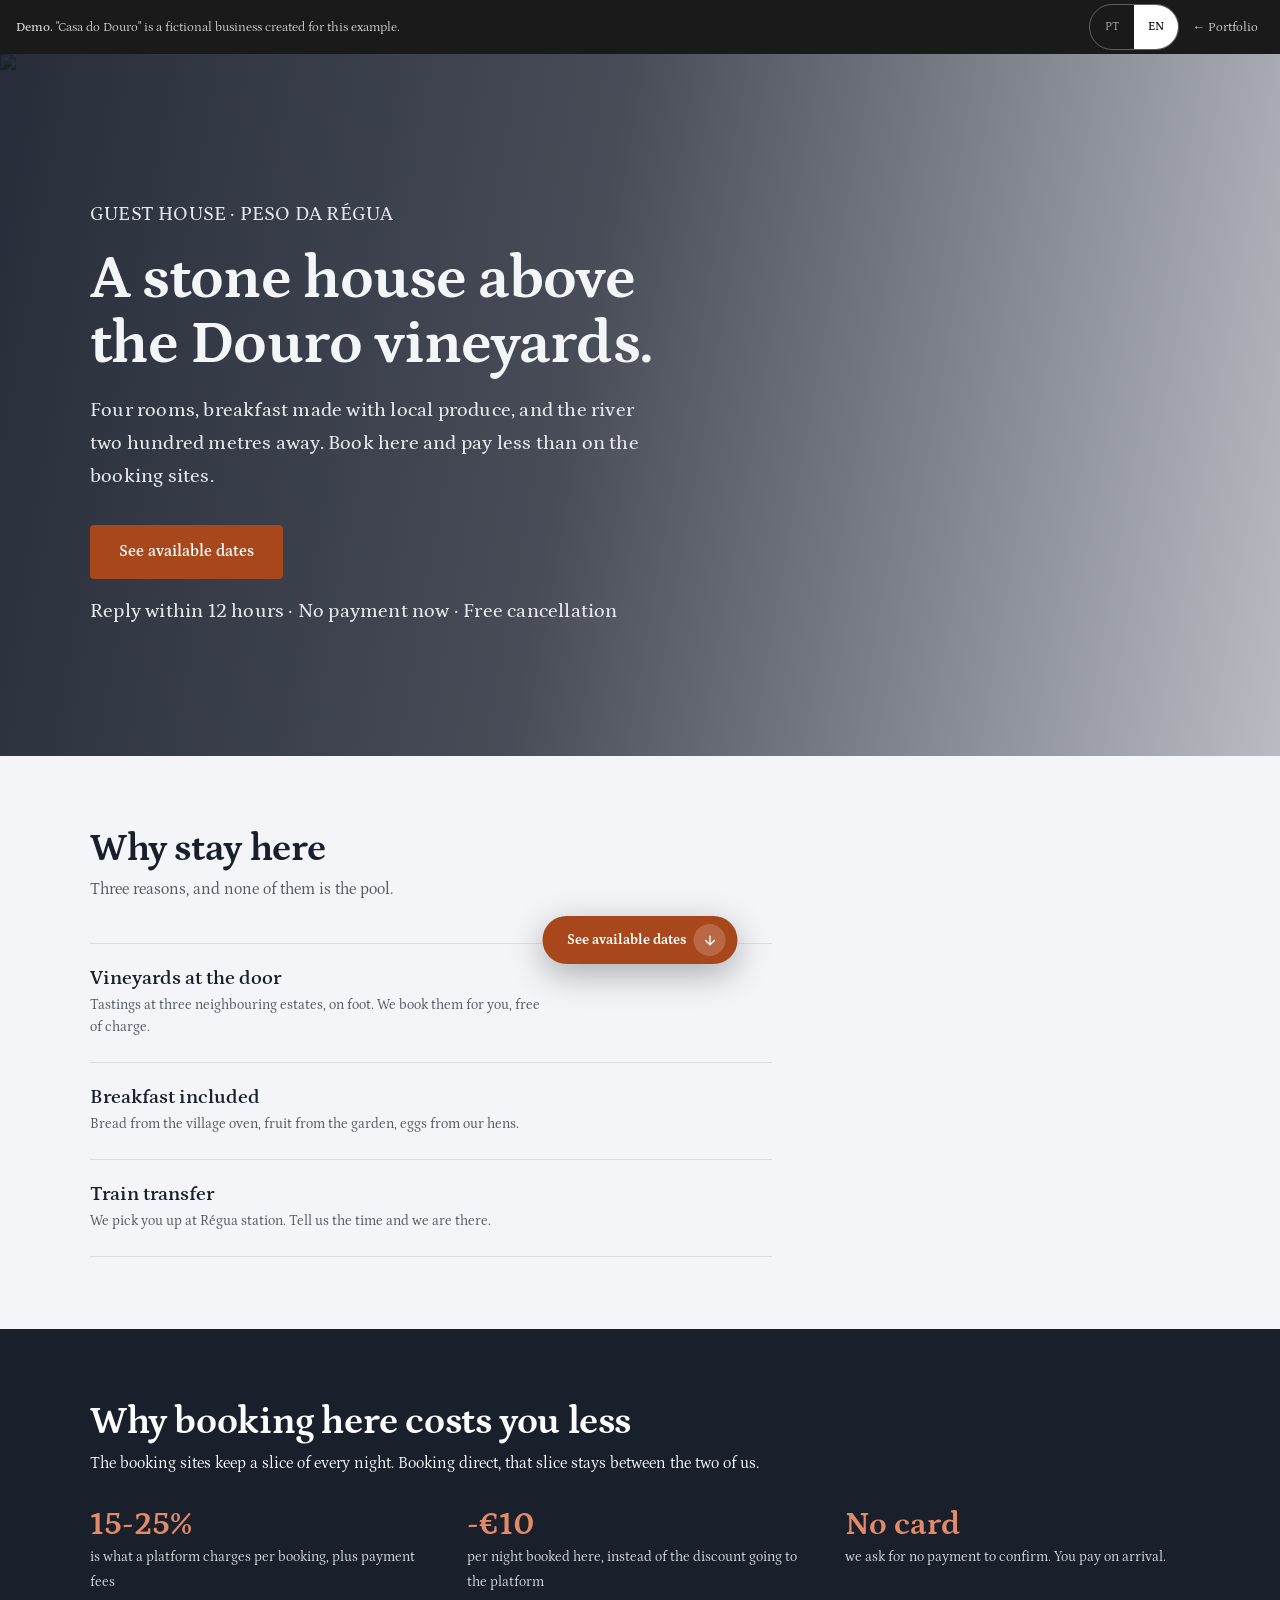
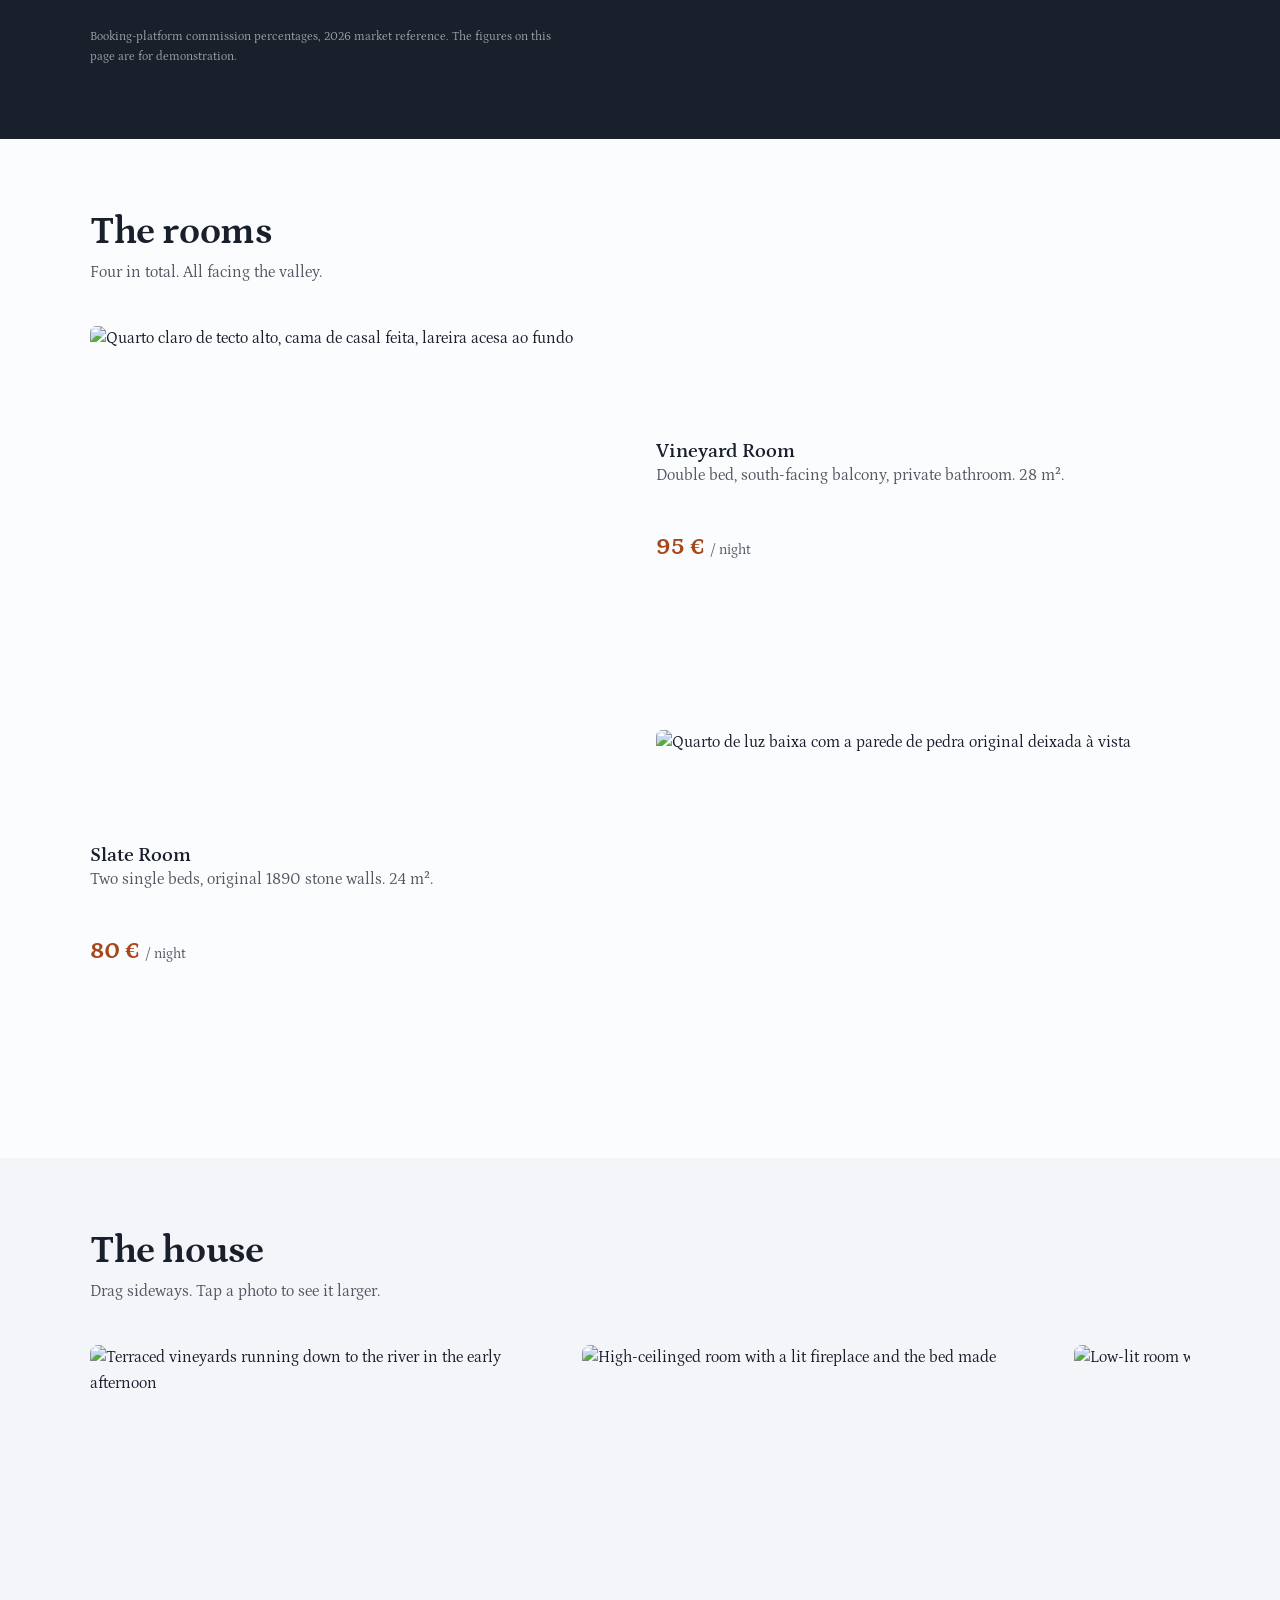
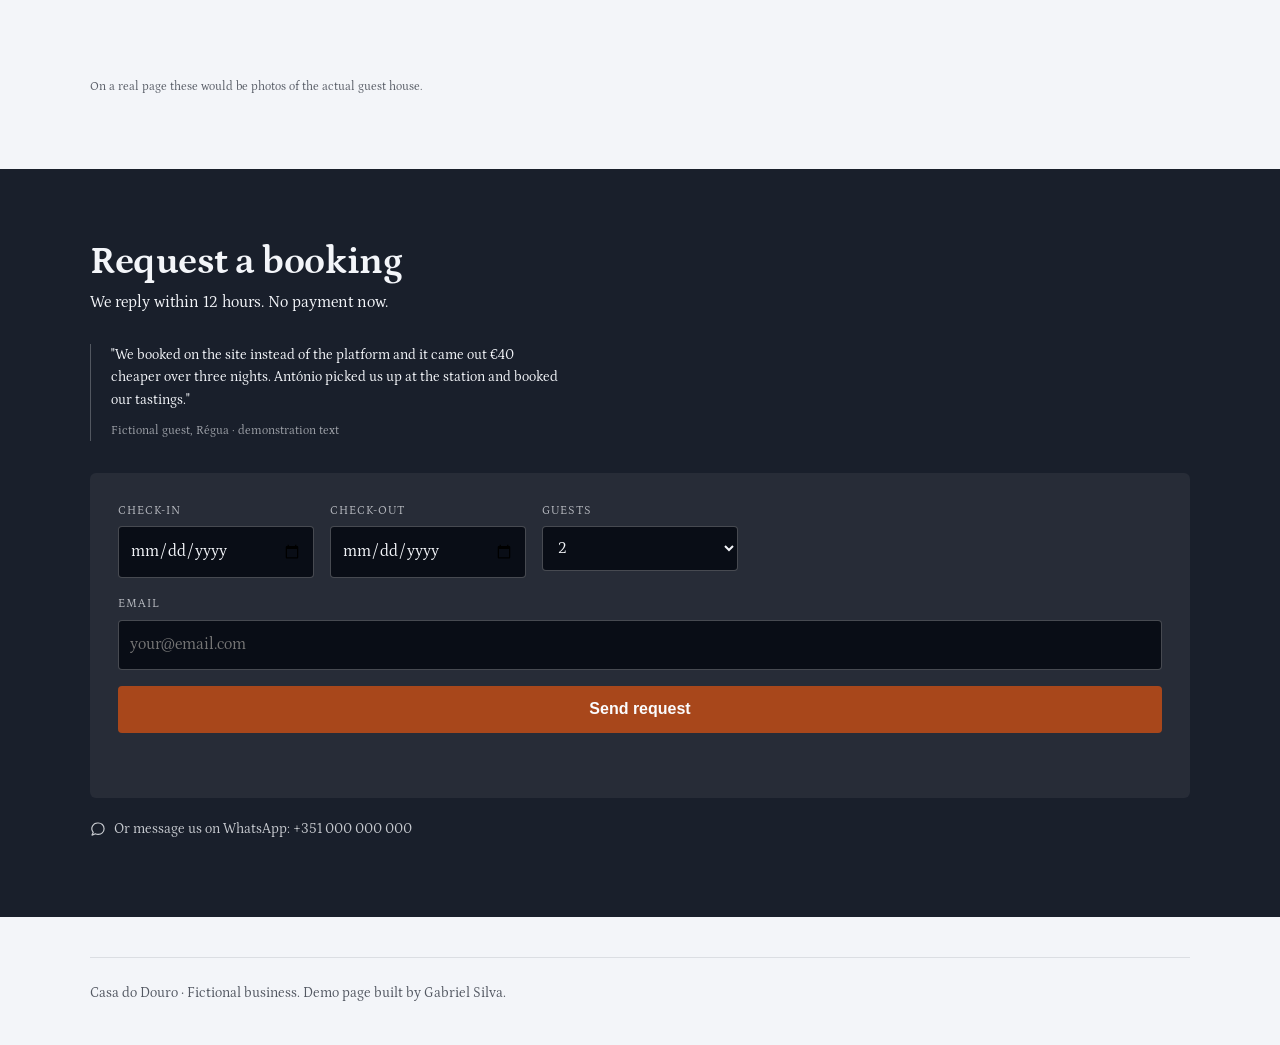
==== commit 2833b26e: "Três buracos de experiência, zero dependências 1. Língua no URL. ?lang=en abre a página em inglês. S" ====
--- a/demo-alojamento.html
+++ b/demo-alojamento.html
@@ -322,7 +322,39 @@
   </div>
 </section>
 
+<section class="wrap">
+  <h2 data-pt="A casa" data-en="The house">A casa</h2>
+  <p class="lede" data-pt="Arraste para o lado. Toque numa foto para ver maior."
+     data-en="Drag sideways. Tap a photo to see it larger.">
+    Arraste para o lado. Toque numa foto para ver maior.</p>
+  <div class="galeria">
+      <img src="https://images.unsplash.com/photo-1720270228843-d6e63a0c1a01?auto=format&amp;fit=crop&amp;w=900&amp;q=80"
+           srcset="https://images.unsplash.com/photo-1720270228843-d6e63a0c1a01?auto=format&amp;fit=crop&amp;w=500&amp;q=80 500w, https://images.unsplash.com/photo-1720270228843-d6e63a0c1a01?auto=format&amp;fit=crop&amp;w=900&amp;q=80 900w"
+           sizes="(max-width: 700px) 78vw, 30rem"
+           alt="Socalcos de vinha a descer até ao rio, ao início da tarde"
+           data-pt-attr="alt:Socalcos de vinha a descer até ao rio, ao início da tarde" data-en-attr="alt:Terraced vineyards running down to the river in the early afternoon"
+           style="object-position: 50% 8%"
+           loading="lazy" decoding="async">
+      <img src="https://images.unsplash.com/photo-1768487422639-7ba3900d0f02?auto=format&amp;fit=crop&amp;w=900&amp;q=80"
+           srcset="https://images.unsplash.com/photo-1768487422639-7ba3900d0f02?auto=format&amp;fit=crop&amp;w=500&amp;q=80 500w, https://images.unsplash.com/photo-1768487422639-7ba3900d0f02?auto=format&amp;fit=crop&amp;w=900&amp;q=80 900w"
+           sizes="(max-width: 700px) 78vw, 30rem"
+           alt="Quarto de tecto alto com lareira acesa e cama feita"
+           data-pt-attr="alt:Quarto de tecto alto com lareira acesa e cama feita" data-en-attr="alt:High-ceilinged room with a lit fireplace and the bed made"
+           loading="lazy" decoding="async">
+      <img src="https://images.unsplash.com/photo-1730322046135-a754d71b7ec0?auto=format&amp;fit=crop&amp;w=900&amp;q=80"
+           srcset="https://images.unsplash.com/photo-1730322046135-a754d71b7ec0?auto=format&amp;fit=crop&amp;w=500&amp;q=80 500w, https://images.unsplash.com/photo-1730322046135-a754d71b7ec0?auto=format&amp;fit=crop&amp;w=900&amp;q=80 900w"
+           sizes="(max-width: 700px) 78vw, 30rem"
+           alt="Quarto de luz baixa com a parede de pedra original à vista"
+           data-pt-attr="alt:Quarto de luz baixa com a parede de pedra original à vista" data-en-attr="alt:Low-lit room with the original stone wall left exposed"
+           loading="lazy" decoding="async">
+  </div>
+  <p class="galeria-dica" data-pt="Numa página real entram aqui as fotos do próprio alojamento."
+     data-en="On a real page these would be photos of the actual guest house.">
+    Numa página real entram aqui as fotos do próprio alojamento.</p>
+</section>
+
 <section class="booking" id="reservar">
+
   <div class="wrap">
     <h2 data-pt="Pedir reserva" data-en="Request a booking">Pedir reserva</h2>
     <p data-pt="Respondemos em menos de 12 horas. Sem pagamento agora."
--- a/shared.css
+++ b/shared.css
@@ -219,6 +219,53 @@
   grid-column: 1 / -1;   /* ocupa a linha toda quando o form e uma grelha */
 }
 .formstatus:empty { margin-top: 0; }
+
+/* Erro por campo. Vermelho E texto: a cor sozinha nao serve a quem nao a
+   distingue. Colada ao campo, nao no topo do formulario. */
+.erro-campo {
+  font-size: var(--text-xs);
+  line-height: 1.4;
+  margin-top: var(--sp-1);
+  color: oklch(62% .19 25);
+}
+.erro-campo:empty { display: none; }
+[aria-invalid="true"] { outline: 2px solid oklch(62% .19 25); outline-offset: 1px; }
+
+/* --- Galeria com scroll-snap ---------------------------------------------
+   Nativa. Toque, teclado e roda do rato ja funcionam sem uma linha de JS,
+   e sem os ~140 KB que uma biblioteca de carrossel custaria. --- */
+.galeria {
+  display: grid;
+  grid-auto-flow: column;
+  grid-auto-columns: min(78%, 30rem);
+  gap: var(--sp-3);
+  overflow-x: auto;
+  overscroll-behavior-x: contain;
+  scroll-snap-type: x mandatory;
+  scroll-padding-inline: var(--sp-3);
+  padding-bottom: var(--sp-2);
+  scrollbar-width: thin;
+}
+.galeria > * { scroll-snap-align: start; }
+.galeria img {
+  width: 100%; aspect-ratio: 3/2; object-fit: cover;
+  border-radius: var(--radius); cursor: zoom-in;
+}
+.galeria-dica { font-size: var(--text-xs); opacity: .7; margin-top: var(--sp-1); }
+
+/* Lightbox com <dialog>. O elemento nativo ja traz foco preso, Escape para
+   fechar e o backdrop; uma versao a mao seria mais codigo e pior. */
+dialog.lupa {
+  border: 0; padding: 0; background: transparent;
+  max-width: min(92vw, 1100px); max-height: 90vh;
+}
+dialog.lupa::backdrop { background: rgba(0, 0, 0, .82); }
+dialog.lupa img { width: 100%; height: auto; border-radius: var(--radius); }
+dialog.lupa form { position: absolute; top: var(--sp-2); right: var(--sp-2); }
+dialog.lupa button {
+  width: 44px; height: 44px; border-radius: 50%; border: 0; cursor: pointer;
+  background: rgba(0, 0, 0, .6); color: #fff; font-size: 1.2rem; line-height: 1;
+}
 
 /* --- Entrada e revelacao -------------------------------------------------
    Duas coisas, nao mais. Uma entrada no hero (CSS puro, corre sozinha) e um
